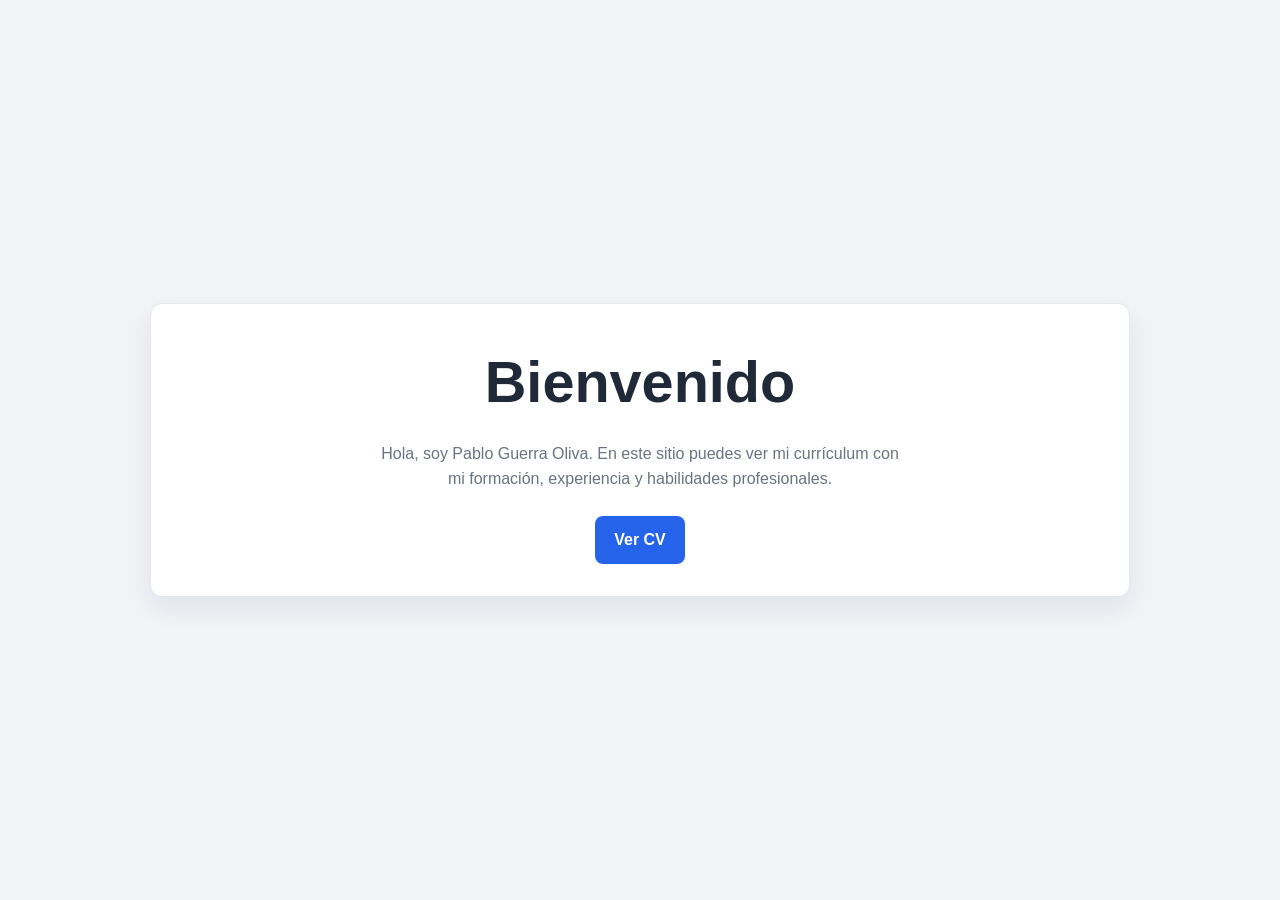
==== index.html @ 900c6e07 "Update index.html" ====
<!DOCTYPE html>
<html lang="es">
<head>
  <meta charset="UTF-8" />
  <meta name="viewport" content="width=device-width, initial-scale=1.0" />
  <title>Inicio · Pablo Guerra Oliva</title>
  <style>
    :root {
      --bg: #f2f4f8;
      --surface: #ffffff;
      --text: #1f2937;
      --muted: #6b7280;
      --line: #e5e7eb;
      --accent: #2563eb;
      --accent-hover: #1d4ed8;
      --max-width: 980px;
    }

    * { box-sizing: border-box; }

    body {
      margin: 0;
      font-family: "Inter", "Segoe UI", Roboto, Arial, sans-serif;
      background: var(--bg);
      color: var(--text);
      line-height: 1.6;
      display: grid;
      place-items: center;
      min-height: 100vh;
      padding: 1rem;
    }

    .container {
      width: min(100%, var(--max-width));
      background: var(--surface);
      border: 1px solid var(--line);
      border-radius: 12px;
      box-shadow: 0 12px 30px rgba(15, 23, 42, 0.08);
      padding: 2rem;
      text-align: center;
    }

    h1 {
      font-size: clamp(2.2rem, 6vw, 3.6rem);
      margin: 0 0 0.8rem;
    }

    p {
      margin: 0 auto 1.5rem;
      max-width: 60ch;
      color: var(--muted);
    }

    .btn {
      display: inline-block;
      text-decoration: none;
      color: #fff;
      background: var(--accent);
      padding: 0.7rem 1.2rem;
      border-radius: 8px;
      font-weight: 600;
      transition: background 0.2s ease, transform 0.2s ease;
    }

    .btn:hover,
    .btn:focus-visible {
      background: var(--accent-hover);
      transform: translateY(-1px);
      outline: none;
    }
  </style>
</head>
<body>
  <main class="container">
    <h1>Bienvenido</h1>
    <p>Hola, soy Pablo Guerra Oliva. En este sitio puedes ver mi currículum con mi formación, experiencia y habilidades profesionales.</p>
    <a class="btn" href="cv.html">Ver CV</a>
  </main>
</body>
</html>
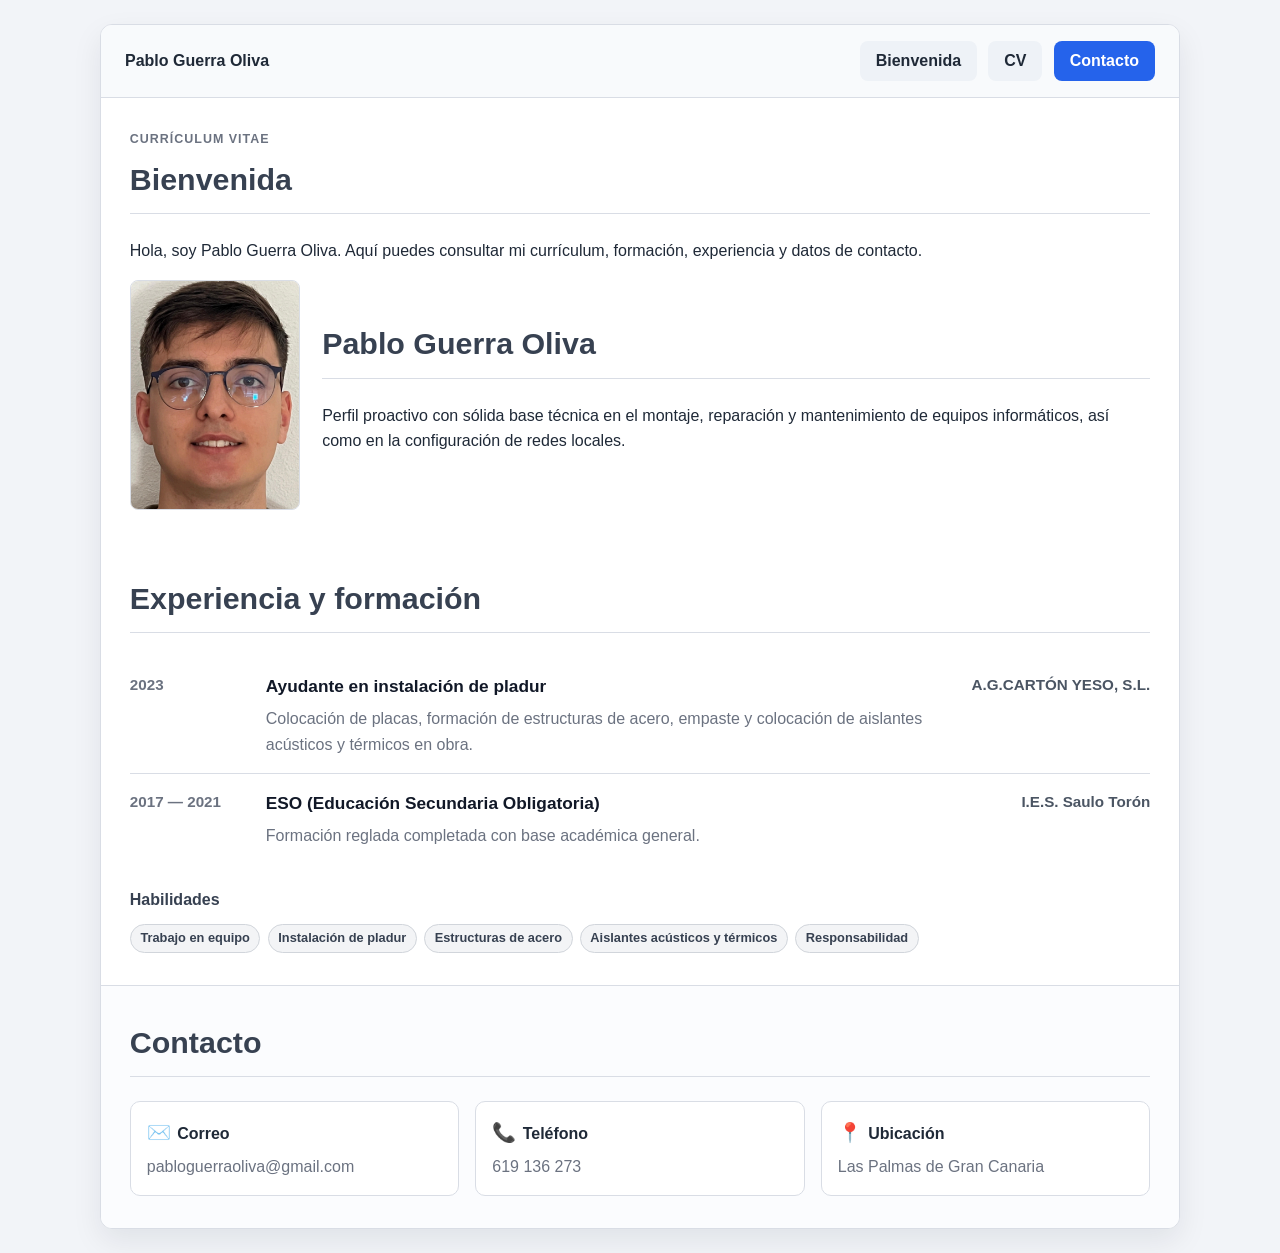
==== commit 389fac17: "Actualizar perfil del CV y unificar entrada con bienvenida" ====
--- a/index.html
+++ b/index.html
@@ -4,77 +4,12 @@
   <meta charset="UTF-8" />
   <meta name="viewport" content="width=device-width, initial-scale=1.0" />
   <title>Inicio · Pablo Guerra Oliva</title>
-  <style>
-    :root {
-      --bg: #f2f4f8;
-      --surface: #ffffff;
-      --text: #1f2937;
-      --muted: #6b7280;
-      --line: #e5e7eb;
-      --accent: #2563eb;
-      --accent-hover: #1d4ed8;
-      --max-width: 980px;
-    }
-
-    * { box-sizing: border-box; }
-
-    body {
-      margin: 0;
-      font-family: "Inter", "Segoe UI", Roboto, Arial, sans-serif;
-      background: var(--bg);
-      color: var(--text);
-      line-height: 1.6;
-      display: grid;
-      place-items: center;
-      min-height: 100vh;
-      padding: 1rem;
-    }
-
-    .container {
-      width: min(100%, var(--max-width));
-      background: var(--surface);
-      border: 1px solid var(--line);
-      border-radius: 12px;
-      box-shadow: 0 12px 30px rgba(15, 23, 42, 0.08);
-      padding: 2rem;
-      text-align: center;
-    }
-
-    h1 {
-      font-size: clamp(2.2rem, 6vw, 3.6rem);
-      margin: 0 0 0.8rem;
-    }
-
-    p {
-      margin: 0 auto 1.5rem;
-      max-width: 60ch;
-      color: var(--muted);
-    }
-
-    .btn {
-      display: inline-block;
-      text-decoration: none;
-      color: #fff;
-      background: var(--accent);
-      padding: 0.7rem 1.2rem;
-      border-radius: 8px;
-      font-weight: 600;
-      transition: background 0.2s ease, transform 0.2s ease;
-    }
-
-    .btn:hover,
-    .btn:focus-visible {
-      background: var(--accent-hover);
-      transform: translateY(-1px);
-      outline: none;
-    }
-  </style>
+  <meta http-equiv="refresh" content="0; url=cv.html#inicio" />
+  <script>
+    window.location.replace("cv.html#inicio");
+  </script>
 </head>
 <body>
-  <main class="container">
-    <h1>Bienvenido</h1>
-    <p>Hola, soy Pablo Guerra Oliva. En este sitio puedes ver mi currículum con mi formación, experiencia y habilidades profesionales.</p>
-    <a class="btn" href="cv.html">Ver CV</a>
-  </main>
+  <p>Redirigiendo al CV… <a href="cv.html#inicio">Haz clic aquí si no se redirige automáticamente</a>.</p>
 </body>
 </html>
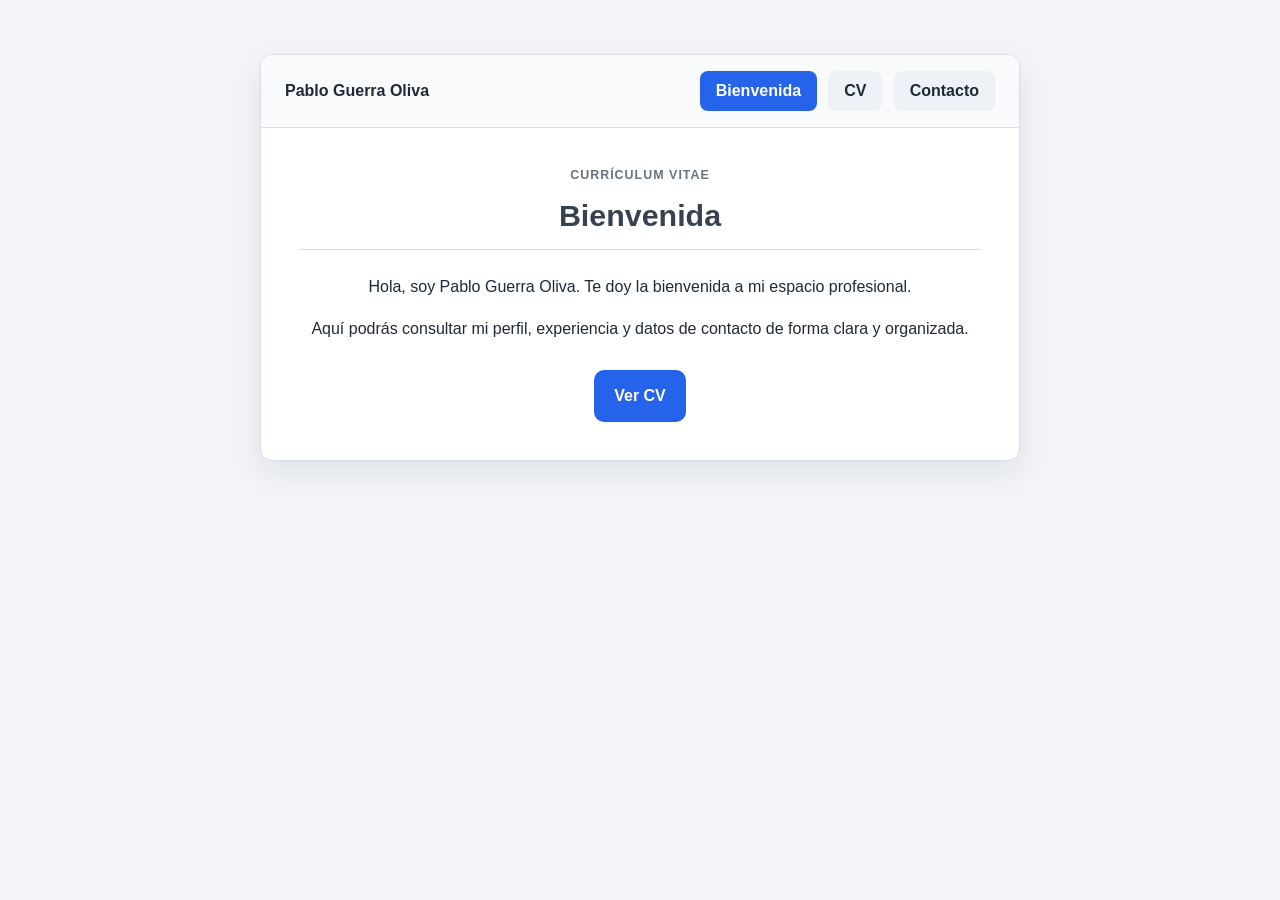
==== commit 18d05242: "Divide sitio en tres páginas con CSS compartido" ====
--- a/index.html
+++ b/index.html
@@ -3,13 +3,28 @@
 <head>
   <meta charset="UTF-8" />
   <meta name="viewport" content="width=device-width, initial-scale=1.0" />
-  <title>Inicio · Pablo Guerra Oliva</title>
-  <meta http-equiv="refresh" content="0; url=cv.html#inicio" />
-  <script>
-    window.location.replace("cv.html#inicio");
-  </script>
+  <title>Bienvenida · Pablo Guerra Oliva</title>
+  <link rel="stylesheet" href="style.css" />
 </head>
 <body>
-  <p>Redirigiendo al CV… <a href="cv.html#inicio">Haz clic aquí si no se redirige automáticamente</a>.</p>
+  <div class="container welcome-card">
+    <nav>
+      <strong>Pablo Guerra Oliva</strong>
+      <div class="nav-links">
+        <a class="nav-btn active" href="index.html">Bienvenida</a>
+        <a class="nav-btn" href="cv.html">CV</a>
+        <a class="nav-btn" href="contacto.html">Contacto</a>
+      </div>
+    </nav>
+
+    <section class="welcome-content">
+      <p class="tag">Currículum Vitae</p>
+      <h1 class="section-title">Bienvenida</h1>
+      <hr class="section-divider" />
+      <p>Hola, soy Pablo Guerra Oliva. Te doy la bienvenida a mi espacio profesional.</p>
+      <p>Aquí podrás consultar mi perfil, experiencia y datos de contacto de forma clara y organizada.</p>
+      <a class="cta-btn" href="cv.html">Ver CV</a>
+    </section>
+  </div>
 </body>
 </html>
--- a/style.css
+++ b/style.css
@@ -0,0 +1,209 @@
+:root {
+  --bg: #f2f4f8;
+  --surface: #ffffff;
+  --text: #1f2937;
+  --muted: #6b7280;
+  --title-dark: #374151;
+  --line: #d9dde5;
+  --accent: #2563eb;
+  --accent-hover: #1d4ed8;
+  --max-width: 1080px;
+}
+
+* { box-sizing: border-box; }
+
+body {
+  margin: 0;
+  font-family: "Inter", "Segoe UI", Roboto, Arial, sans-serif;
+  background: var(--bg);
+  color: var(--text);
+  line-height: 1.6;
+}
+
+.container {
+  width: min(100% - 2rem, var(--max-width));
+  margin: 1.5rem auto;
+  background: var(--surface);
+  border: 1px solid var(--line);
+  border-radius: 12px;
+  overflow: hidden;
+  box-shadow: 0 12px 30px rgba(15, 23, 42, 0.08);
+}
+
+.container.welcome-card {
+  width: min(100% - 2rem, 760px);
+  margin-top: 6vh;
+}
+
+nav {
+  border-bottom: 1px solid var(--line);
+  padding: 1rem 1.5rem;
+  display: flex;
+  justify-content: space-between;
+  align-items: center;
+  gap: 1rem;
+  background: #f8fafc;
+}
+
+.nav-links {
+  display: flex;
+  gap: 0.7rem;
+  flex-wrap: wrap;
+}
+
+.nav-btn {
+  text-decoration: none;
+  color: var(--text);
+  background: #eef2f7;
+  padding: 0.45rem 1rem;
+  border-radius: 8px;
+  font-weight: 600;
+  transition: all 0.2s ease;
+}
+
+.nav-btn:hover,
+.nav-btn:focus-visible {
+  background: #e2e8f0;
+  outline: none;
+}
+
+.nav-btn.active {
+  background: var(--accent);
+  color: #fff;
+}
+
+.nav-btn.active:hover,
+.nav-btn.active:focus-visible {
+  background: var(--accent-hover);
+}
+
+section { padding: 2rem 1.8rem; }
+
+.section-title {
+  font-size: 1.9rem;
+  color: var(--title-dark);
+  margin: 0;
+  font-weight: 700;
+}
+
+.section-divider {
+  border: none;
+  border-top: 1px solid var(--line);
+  margin: 0.6rem 0 1.5rem;
+  width: 100%;
+}
+
+.welcome-content {
+  text-align: center;
+  padding: 2.4rem;
+}
+
+.cta-btn {
+  display: inline-block;
+  text-decoration: none;
+  background: var(--accent);
+  color: #fff;
+  font-weight: 700;
+  padding: 0.8rem 1.25rem;
+  border-radius: 10px;
+  margin-top: 0.8rem;
+}
+
+.cta-btn:hover,
+.cta-btn:focus-visible {
+  background: var(--accent-hover);
+}
+
+.intro-header {
+  display: grid;
+  grid-template-columns: 170px 1fr;
+  gap: 1.4rem;
+  align-items: center;
+}
+
+.profile-photo {
+  width: 170px;
+  height: 230px;
+  border-radius: 8px;
+  object-fit: cover;
+  object-position: center 8%;
+  display: block;
+  border: 1px solid var(--line);
+}
+
+.tag {
+  font-size: 0.78rem;
+  text-transform: uppercase;
+  letter-spacing: 0.08em;
+  color: var(--muted);
+  font-weight: 700;
+  margin: 0 0 0.3rem;
+}
+
+.cv-list {
+  display: grid;
+  gap: 0;
+}
+
+.cv-row {
+  display: grid;
+  grid-template-columns: 120px minmax(0, 1fr) 180px;
+  gap: 1rem;
+  align-items: start;
+  padding: 1rem 0;
+  border-bottom: 1px solid var(--line);
+}
+
+.cv-row:last-child { border-bottom: none; }
+
+.periodo {
+  color: var(--muted);
+  font-weight: 600;
+  font-size: 0.95rem;
+  white-space: nowrap;
+}
+
+.main-info strong {
+  font-size: 1.08rem;
+  color: #111827;
+}
+
+.main-info p {
+  margin: 0.35rem 0 0;
+  color: var(--muted);
+}
+
+.empresa {
+  text-align: right;
+  color: #4b5563;
+  font-weight: 600;
+  font-size: 0.95rem;
+}
+
+.contact-wrapper {
+  display: grid;
+  place-items: center;
+  min-height: 60vh;
+}
+
+.contact-grid {
+  display: grid;
+  grid-template-columns: repeat(3, minmax(180px, 1fr));
+  gap: 1rem;
+  width: min(100%, 900px);
+}
+
+.contact-item {
+  border: 1px solid var(--line);
+  border-radius: 10px;
+  padding: 1rem;
+  background: #fff;
+}
+
+@media (max-width: 860px) {
+  .cv-row { grid-template-columns: 1fr; gap: 0.55rem; }
+  .empresa { text-align: left; }
+  .intro-header { grid-template-columns: 1fr; }
+  .profile-photo { width: 140px; height: 190px; }
+  .contact-grid { grid-template-columns: 1fr; }
+}
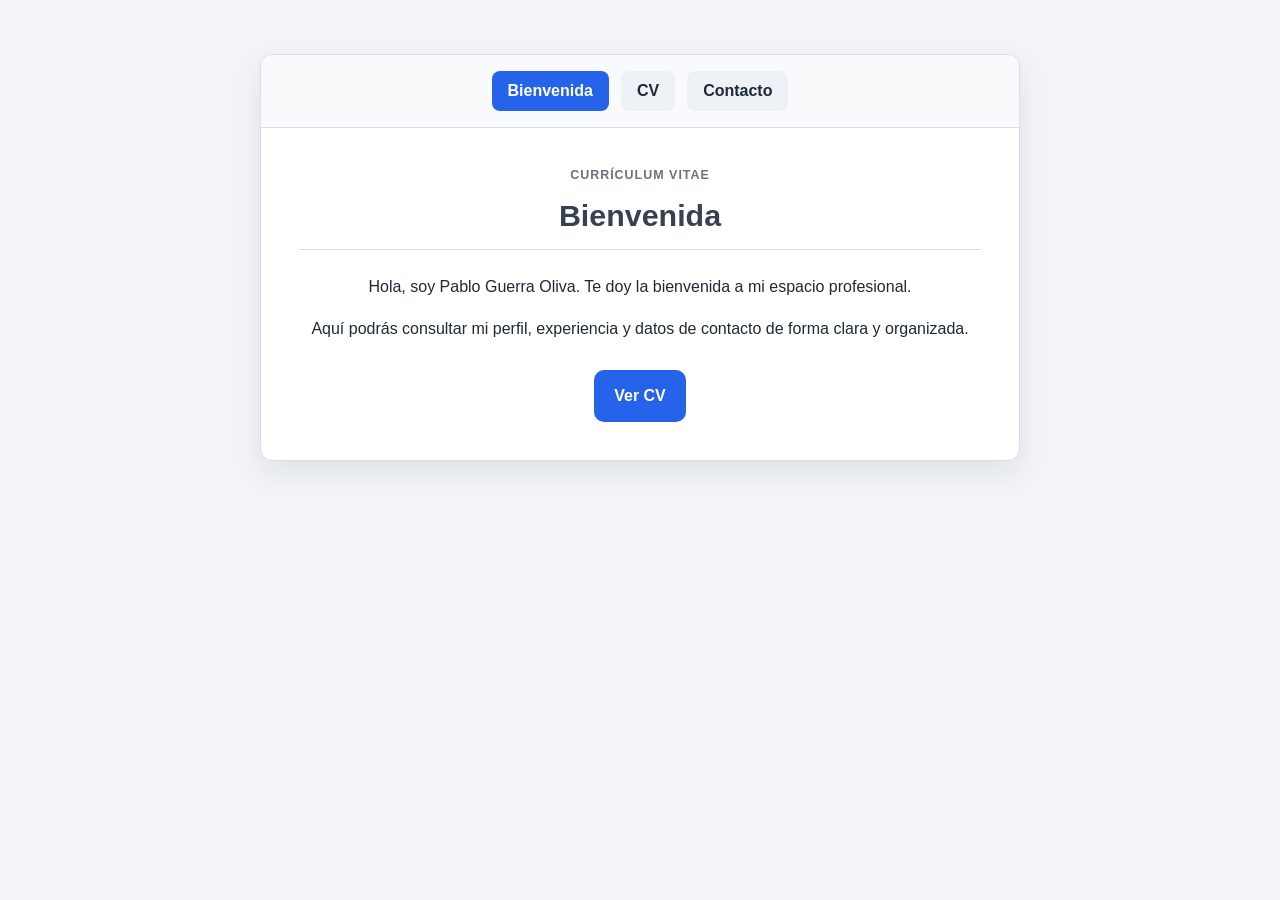
==== commit c7a1ba2f: "Center top navigation menu and remove name label" ====
--- a/index.html
+++ b/index.html
@@ -9,7 +9,6 @@
 <body>
   <div class="container welcome-card">
     <nav>
-      <strong>Pablo Guerra Oliva</strong>
       <div class="nav-links">
         <a class="nav-btn active" href="index.html">Bienvenida</a>
         <a class="nav-btn" href="cv.html">CV</a>
--- a/style.css
+++ b/style.css
@@ -39,7 +39,7 @@
   border-bottom: 1px solid var(--line);
   padding: 1rem 1.5rem;
   display: flex;
-  justify-content: space-between;
+  justify-content: center;
   align-items: center;
   gap: 1rem;
   background: #f8fafc;
@@ -47,7 +47,7 @@
 
 .nav-links {
   display: flex;
-  gap: 0.7rem;
+  gap: 0.75rem;
   flex-wrap: wrap;
 }
 
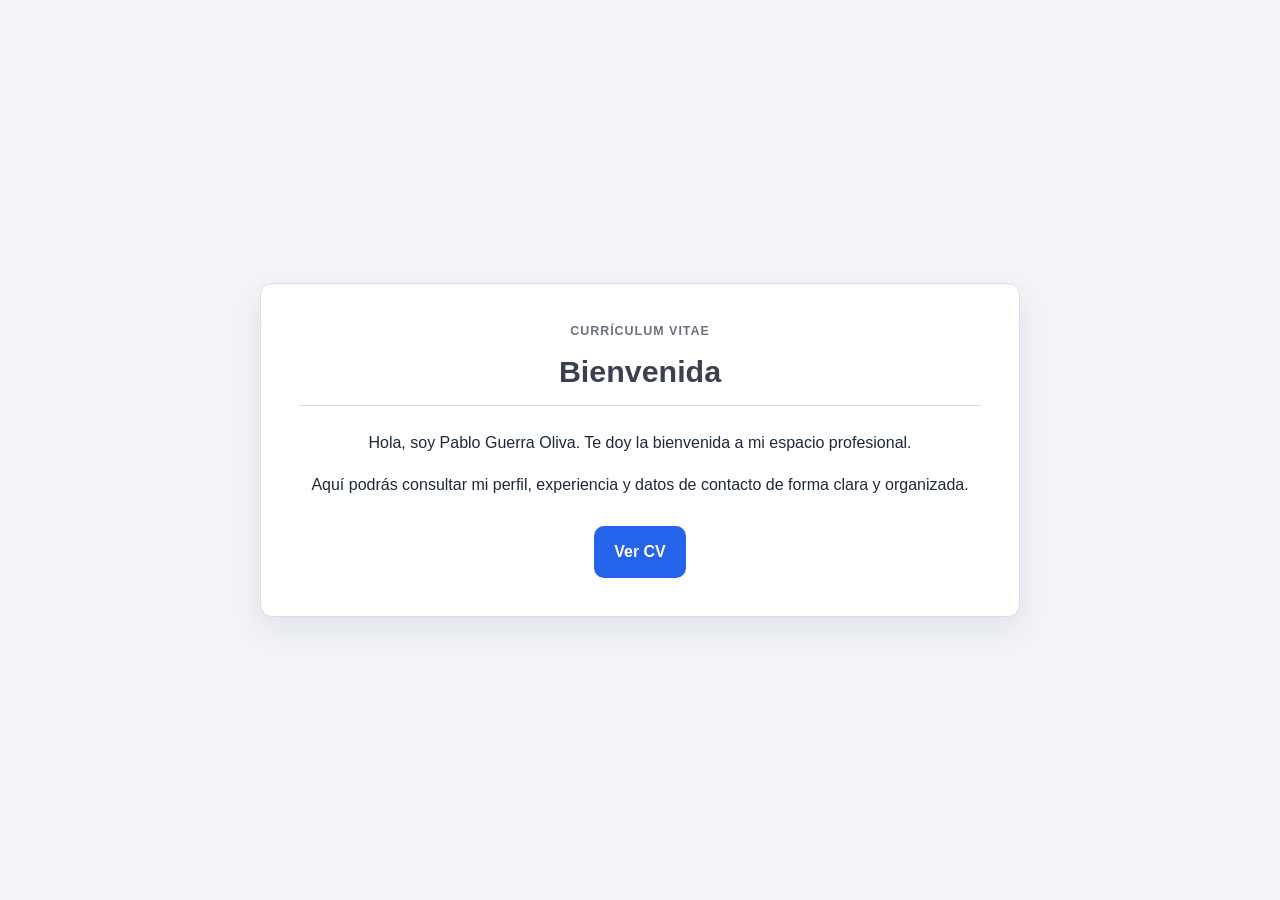
==== commit 72b2f63b: "Simplifica bienvenida y centra tarjeta sin menú" ====
--- a/index.html
+++ b/index.html
@@ -6,16 +6,8 @@
   <title>Bienvenida · Pablo Guerra Oliva</title>
   <link rel="stylesheet" href="style.css" />
 </head>
-<body>
+<body class="welcome-page">
   <div class="container welcome-card">
-    <nav>
-      <div class="nav-links">
-        <a class="nav-btn active" href="index.html">Bienvenida</a>
-        <a class="nav-btn" href="cv.html">CV</a>
-        <a class="nav-btn" href="contacto.html">Contacto</a>
-      </div>
-    </nav>
-
     <section class="welcome-content">
       <p class="tag">Currículum Vitae</p>
       <h1 class="section-title">Bienvenida</h1>
--- a/style.css
+++ b/style.css
@@ -35,6 +35,16 @@
   margin-top: 6vh;
 }
 
+.welcome-page {
+  min-height: 100vh;
+  display: grid;
+  place-items: center;
+}
+
+.welcome-page .container.welcome-card {
+  margin: 0;
+}
+
 nav {
   border-bottom: 1px solid var(--line);
   padding: 1rem 1.5rem;
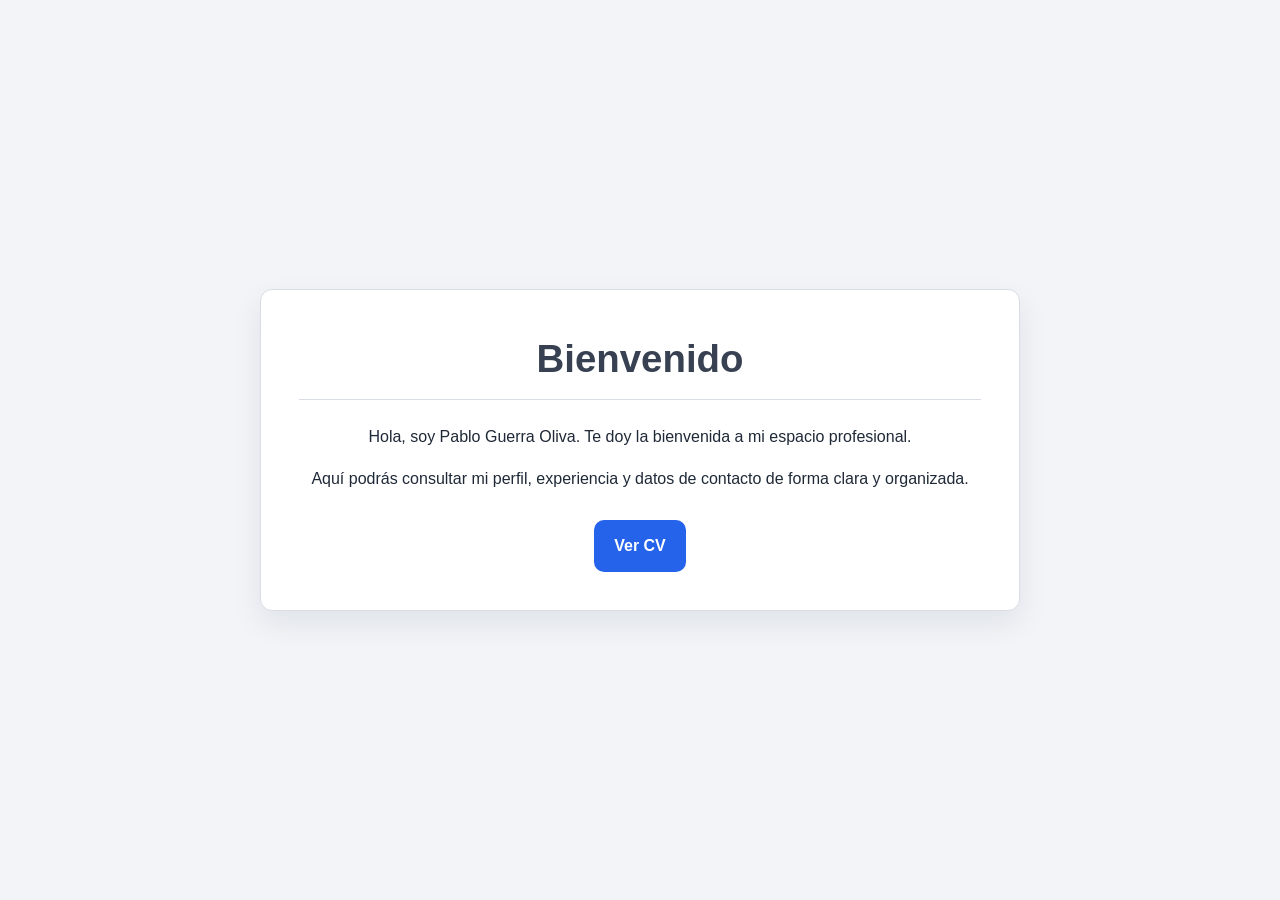
==== commit 5579221e: "Actualiza bienvenida en index" ====
--- a/index.html
+++ b/index.html
@@ -9,8 +9,7 @@
 <body class="welcome-page">
   <div class="container welcome-card">
     <section class="welcome-content">
-      <p class="tag">Currículum Vitae</p>
-      <h1 class="section-title">Bienvenida</h1>
+            <h1 class="section-title">Bienvenido</h1>
       <hr class="section-divider" />
       <p>Hola, soy Pablo Guerra Oliva. Te doy la bienvenida a mi espacio profesional.</p>
       <p>Aquí podrás consultar mi perfil, experiencia y datos de contacto de forma clara y organizada.</p>
--- a/style.css
+++ b/style.css
@@ -108,6 +108,10 @@
   padding: 2.4rem;
 }
 
+.welcome-content .section-title {
+  font-size: 2.4rem;
+}
+
 .cta-btn {
   display: inline-block;
   text-decoration: none;
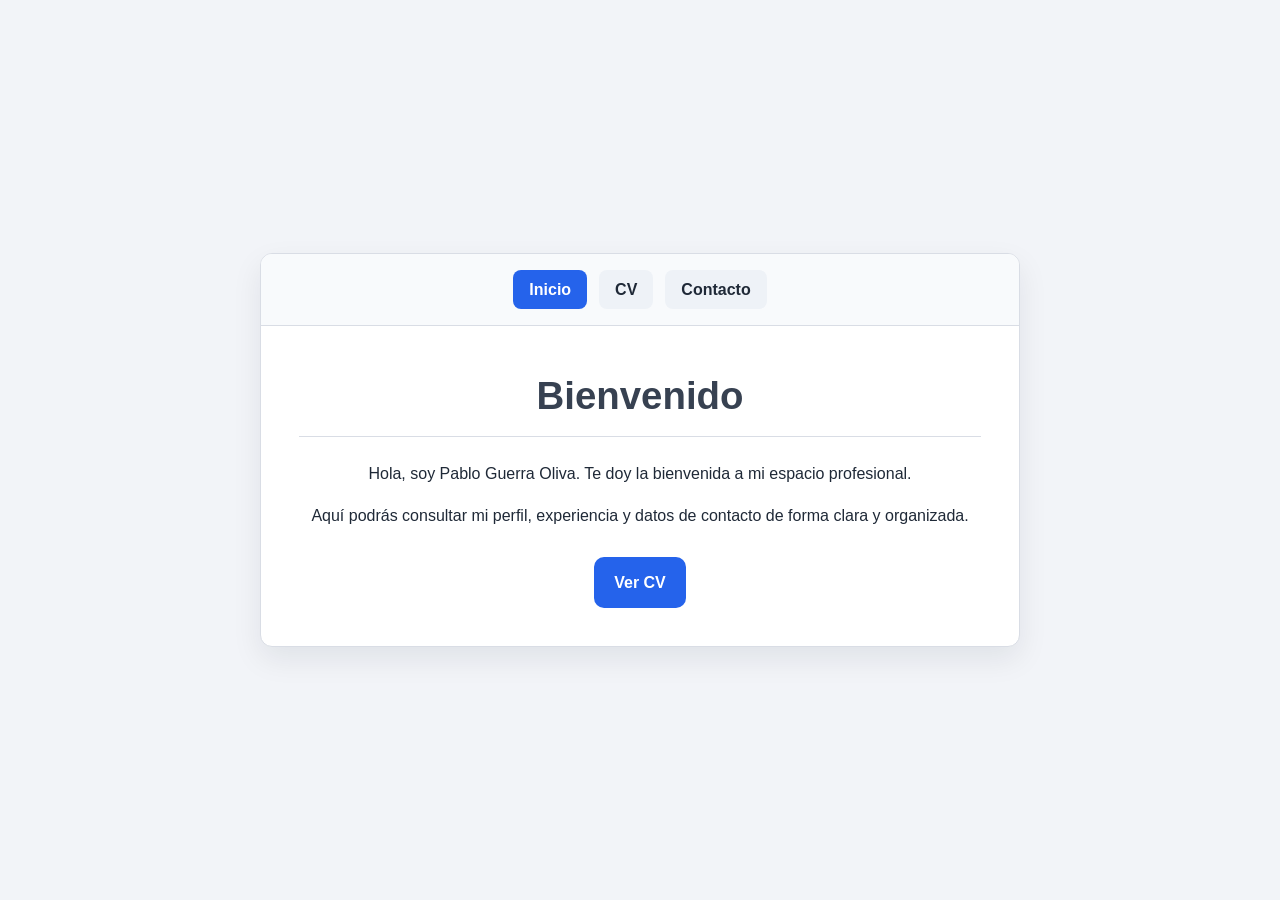
==== commit 7f23c1ab: "Actualizar navegación principal con etiqueta Inicio" ====
--- a/index.html
+++ b/index.html
@@ -8,8 +8,16 @@
 </head>
 <body class="welcome-page">
   <div class="container welcome-card">
+    <nav>
+      <div class="nav-links">
+        <a class="nav-btn active" href="index.html">Inicio</a>
+        <a class="nav-btn" href="cv.html">CV</a>
+        <a class="nav-btn" href="contacto.html">Contacto</a>
+      </div>
+    </nav>
+
     <section class="welcome-content">
-            <h1 class="section-title">Bienvenido</h1>
+      <h1 class="section-title">Bienvenido</h1>
       <hr class="section-divider" />
       <p>Hola, soy Pablo Guerra Oliva. Te doy la bienvenida a mi espacio profesional.</p>
       <p>Aquí podrás consultar mi perfil, experiencia y datos de contacto de forma clara y organizada.</p>
--- a/style.css
+++ b/style.css
@@ -195,23 +195,121 @@
 }
 
 .contact-wrapper {
-  display: grid;
-  place-items: center;
   min-height: 60vh;
 }
 
-.contact-grid {
-  display: grid;
-  grid-template-columns: repeat(3, minmax(180px, 1fr));
+.contact-form {
+  width: min(100%, 760px);
+  margin: 0 auto;
+  display: grid;
   gap: 1rem;
-  width: min(100%, 900px);
-}
-
-.contact-item {
+}
+
+.form-field {
+  display: grid;
+  gap: 0.4rem;
+  color: #111827;
+  font-weight: 600;
+}
+
+.form-field span {
+  font-size: 0.95rem;
+}
+
+.form-field input,
+.form-field textarea {
+  width: 100%;
   border: 1px solid var(--line);
   border-radius: 10px;
-  padding: 1rem;
+  padding: 0.75rem 0.85rem;
+  font: inherit;
+  color: var(--text);
   background: #fff;
+}
+
+.form-field textarea {
+  resize: vertical;
+  min-height: 140px;
+}
+
+.form-field input:focus-visible,
+.form-field textarea:focus-visible {
+  outline: 2px solid rgba(37, 99, 235, 0.22);
+  border-color: var(--accent);
+}
+
+.form-submit {
+  justify-self: start;
+  border: none;
+  border-radius: 10px;
+  padding: 0.75rem 1.2rem;
+  font: inherit;
+  font-weight: 700;
+  color: #fff;
+  background: var(--accent);
+  cursor: pointer;
+  transition: background 0.2s ease;
+}
+
+.form-submit:hover,
+.form-submit:focus-visible {
+  background: var(--accent-hover);
+}
+
+.contact-list {
+  display: grid;
+  gap: 1.35rem;
+  width: min(100%, 760px);
+}
+
+.contact-row {
+  display: grid;
+  grid-template-columns: 46px minmax(0, 1fr);
+  align-items: center;
+  gap: 1rem;
+  padding-bottom: 1.2rem;
+  border-bottom: 1px solid var(--line);
+}
+
+.contact-row:last-child {
+  border-bottom: none;
+  padding-bottom: 0;
+}
+
+.contact-detail h3,
+.contact-detail p {
+  margin: 0;
+}
+
+.contact-detail h3 {
+  color: #111827;
+  font-size: 1.1rem;
+  line-height: 1.2;
+  font-weight: 700;
+}
+
+.contact-detail p {
+  margin-top: 0.25rem;
+  color: #111827;
+  font-size: 1rem;
+}
+
+.contact-link {
+  color: inherit;
+  text-decoration: none;
+  font: inherit;
+}
+
+.contact-link:hover,
+.contact-link:focus-visible {
+  color: inherit;
+  text-decoration: underline;
+}
+
+.contact-icon {
+  width: 40px;
+  height: 40px;
+  object-fit: contain;
 }
 
 @media (max-width: 860px) {
@@ -219,5 +317,17 @@
   .empresa { text-align: left; }
   .intro-header { grid-template-columns: 1fr; }
   .profile-photo { width: 140px; height: 190px; }
-  .contact-grid { grid-template-columns: 1fr; }
-}
+}
+
+@media (max-width: 560px) {
+  .contact-row {
+    grid-template-columns: 1fr;
+    gap: 0.65rem;
+    align-items: start;
+  }
+
+  .contact-icon {
+    width: 34px;
+    height: 34px;
+  }
+}
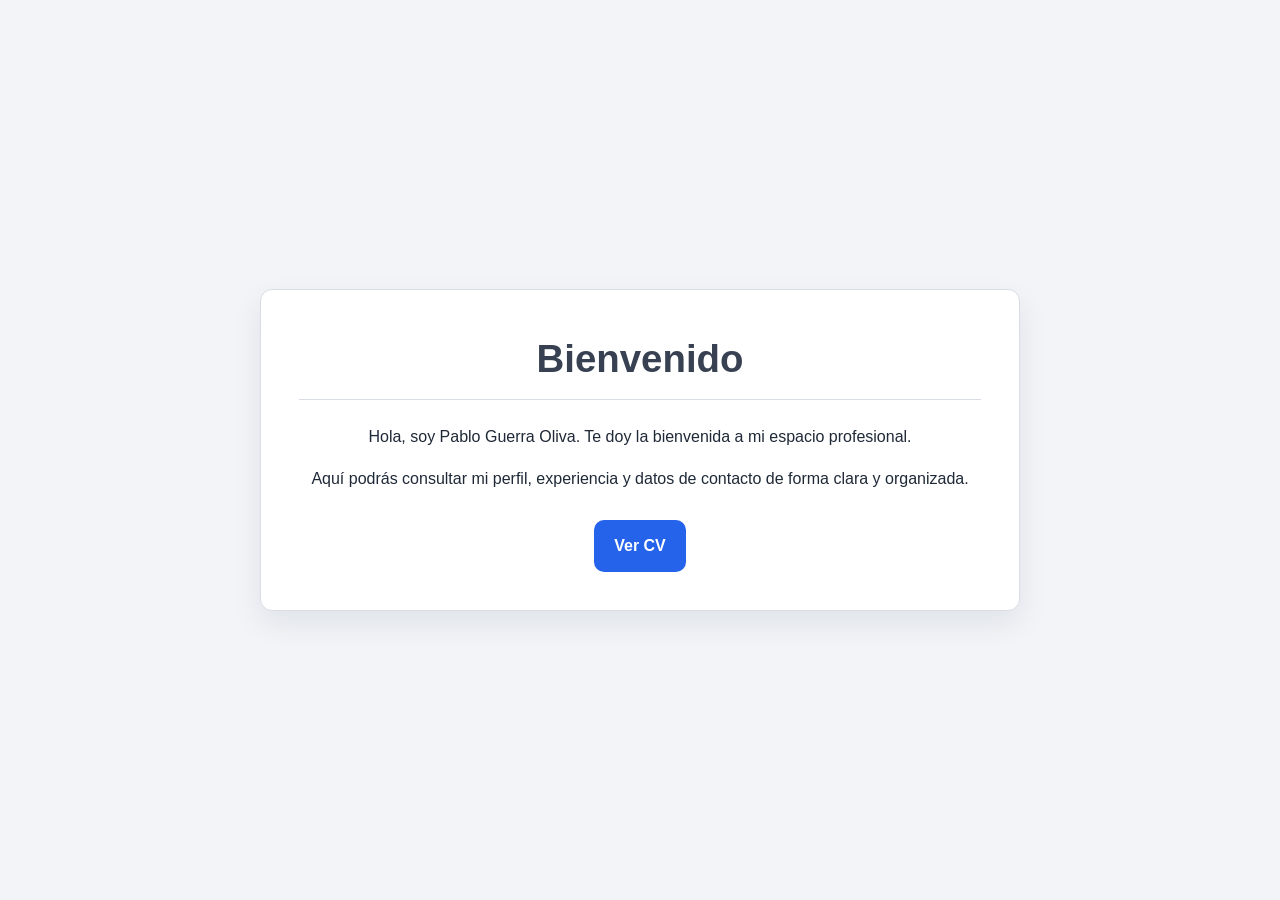
==== commit 99ce3b45: "Remove navigation menu from welcome page" ====
--- a/index.html
+++ b/index.html
@@ -8,14 +8,6 @@
 </head>
 <body class="welcome-page">
   <div class="container welcome-card">
-    <nav>
-      <div class="nav-links">
-        <a class="nav-btn active" href="index.html">Inicio</a>
-        <a class="nav-btn" href="cv.html">CV</a>
-        <a class="nav-btn" href="contacto.html">Contacto</a>
-      </div>
-    </nav>
-
     <section class="welcome-content">
       <h1 class="section-title">Bienvenido</h1>
       <hr class="section-divider" />
